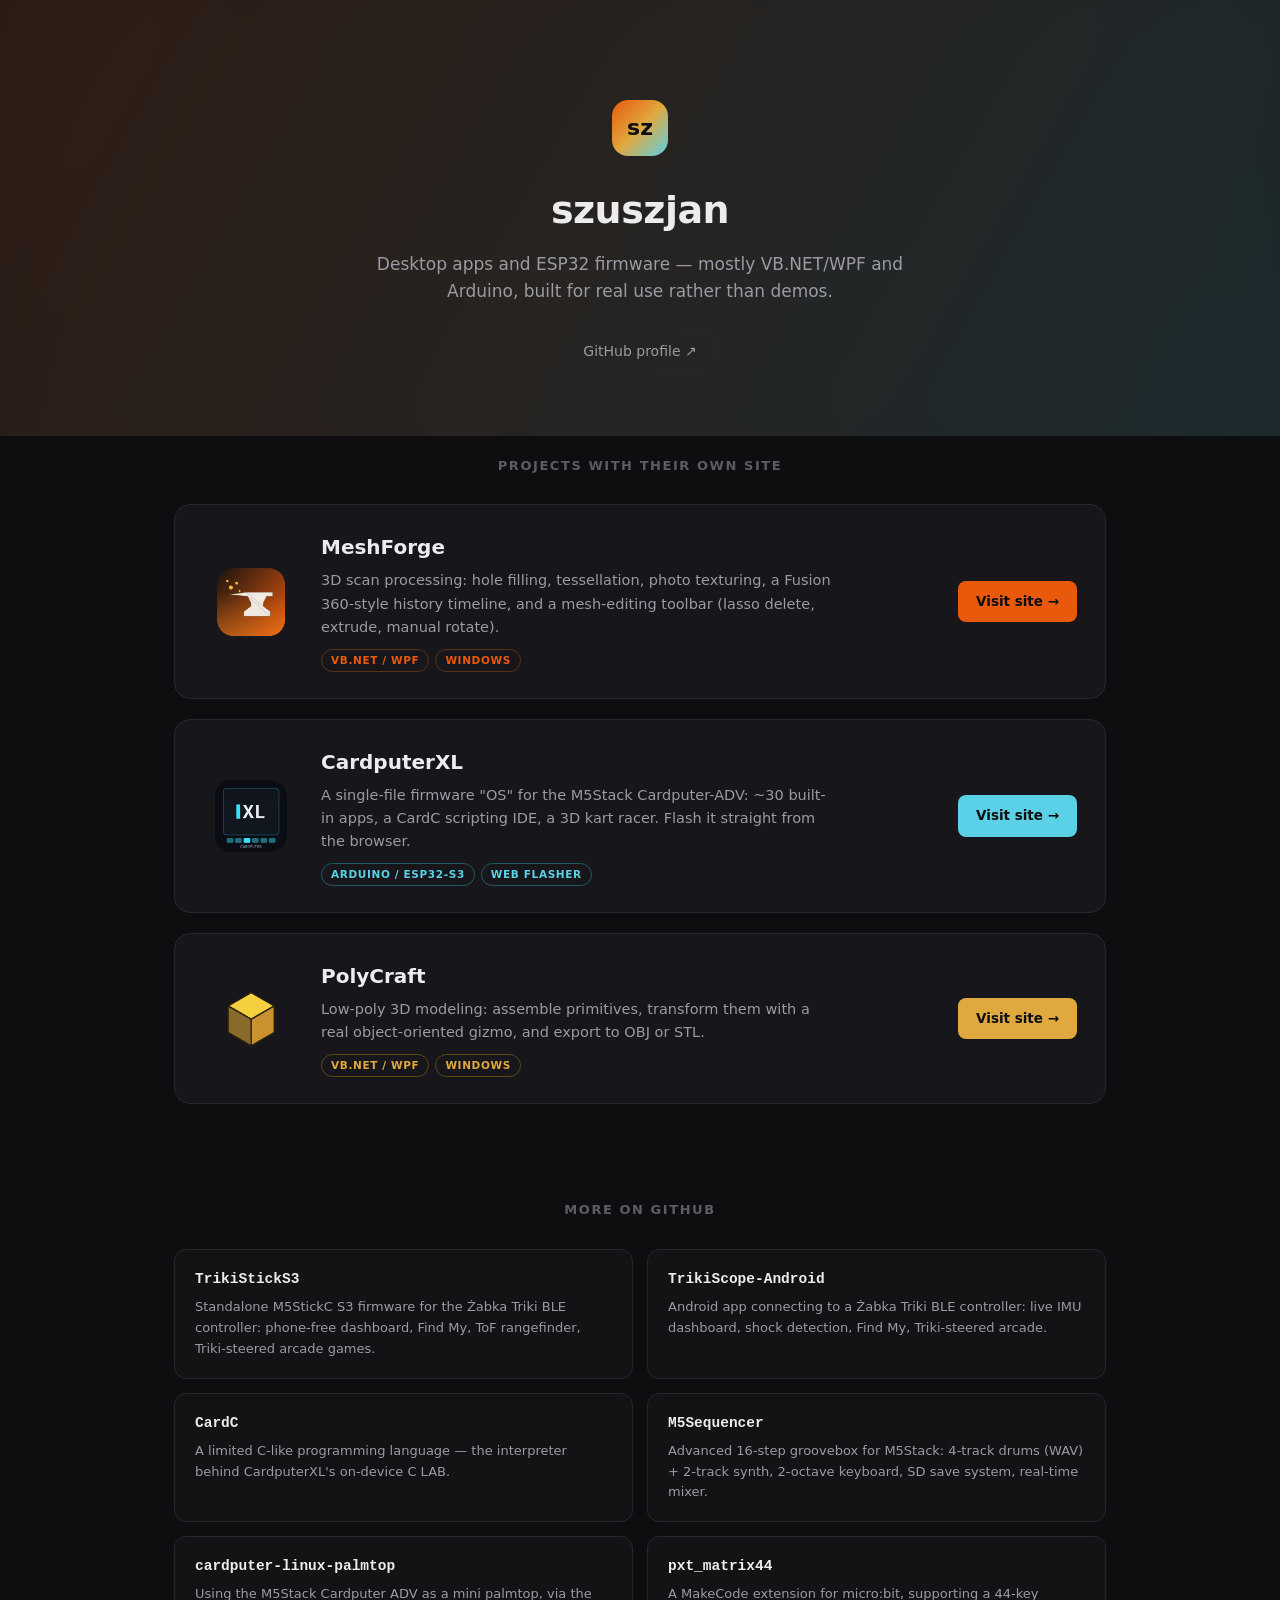
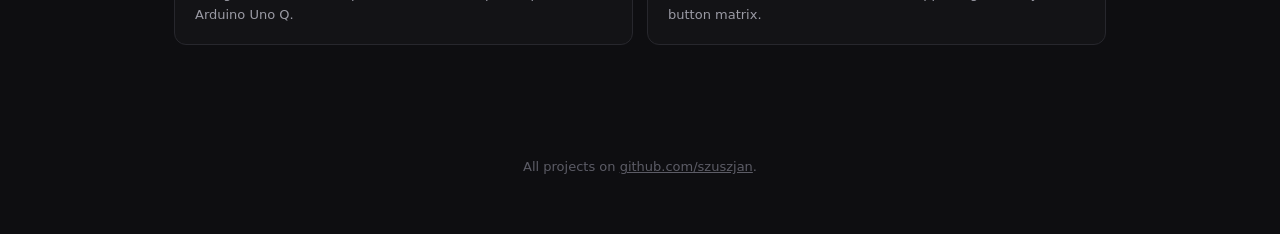
==== index.html @ 5c53a42d "Add projects hub page Landing page at the root domain linking out to the three full project sites (M" ====
<!DOCTYPE html>
<html lang="en">
<head>
<meta charset="UTF-8">
<meta name="viewport" content="width=device-width, initial-scale=1.0">
<title>szuszjan</title>
<meta name="description" content="Projects by szuszjan: MeshForge, CardputerXL, PolyCraft, and more — mostly VB.NET desktop apps and ESP32 firmware.">
<link rel="icon" href="data:image/svg+xml,<svg xmlns=%22http://www.w3.org/2000/svg%22 viewBox=%220 0 100 100%22><text y=%22.85em%22 font-size=%2290%22>⬡</text></svg>">
<style>
  :root {
    --bg: #0e0e11;
    --bg-elevated: #131316;
    --card: #17171b;
    --card-border: #27272d;
    --text: #ececee;
    --text-secondary: #9a9aa4;
    --text-dim: #5c5c66;
  }
  * { box-sizing: border-box; }
  html { scroll-behavior: smooth; }
  body {
    margin: 0;
    font-family: "Segoe UI", system-ui, -apple-system, sans-serif;
    background: var(--bg);
    color: var(--text);
    line-height: 1.6;
  }
  a { color: inherit; }
  img { max-width: 100%; display: block; }
  .wrap { max-width: 980px; margin: 0 auto; padding: 0 24px; }

  @keyframes fadeInUp {
    from { opacity: 0; transform: translateY(20px); }
    to { opacity: 1; transform: translateY(0); }
  }
  @keyframes drift {
    0%, 100% { background-position: 0% 50%; }
    50% { background-position: 100% 50%; }
  }
  @media (prefers-reduced-motion: reduce) {
    *, *::before, *::after {
      animation-duration: 0.01ms !important;
      animation-iteration-count: 1 !important;
      transition-duration: 0.01ms !important;
      scroll-behavior: auto !important;
    }
  }
  .reveal { opacity: 0; transform: translateY(24px); transition: opacity 0.6s ease, transform 0.6s ease; }
  .reveal.in-view { opacity: 1; transform: translateY(0); }

  header.hero {
    padding: 100px 0 64px;
    text-align: center;
    position: relative;
    overflow: hidden;
  }
  header.hero::before {
    content: "";
    position: absolute; inset: -40% -10%;
    background: linear-gradient(120deg, #e8590c, #5ad1e6, #e0a83e, #e8590c);
    background-size: 300% 300%;
    animation: drift 18s ease-in-out infinite;
    filter: blur(90px);
    opacity: 0.16;
    z-index: 0;
  }
  header.hero .inner { position: relative; z-index: 1; }
  .mark {
    width: 56px; height: 56px; margin: 0 auto 24px; border-radius: 16px;
    background: linear-gradient(135deg, #e8590c, #e0a83e 50%, #5ad1e6);
    display: flex; align-items: center; justify-content: center;
    font-weight: 900; font-size: 22px; color: #0e0e11;
    animation: fadeInUp 0.7s ease 0.05s both;
  }
  header.hero h1 { font-size: 38px; margin: 0 0 10px; letter-spacing: -0.5px; animation: fadeInUp 0.7s ease 0.15s both; }
  header.hero p { color: var(--text-secondary); font-size: 17px; max-width: 540px; margin: 0 auto; animation: fadeInUp 0.7s ease 0.28s both; }
  header.hero .links { margin-top: 26px; display: flex; gap: 16px; justify-content: center; animation: fadeInUp 0.7s ease 0.4s both; }
  header.hero .links a { color: var(--text-secondary); text-decoration: none; font-size: 14px; border: 1px solid var(--card-border); border-radius: 7px; padding: 8px 16px; transition: border-color 0.2s ease, color 0.2s ease; }
  header.hero .links a:hover { border-color: var(--text-secondary); color: var(--text); }

  section { padding: 20px 0 76px; }
  h2.section-title { font-size: 13px; font-weight: 700; letter-spacing: 0.12em; text-transform: uppercase; color: var(--text-dim); margin: 0 0 28px; text-align: center; }

  /* ---- project cards ---- */
  .projects { display: flex; flex-direction: column; gap: 20px; }
  .project-card {
    position: relative;
    display: grid; grid-template-columns: 96px 1fr auto;
    gap: 22px; align-items: center;
    background: var(--card); border: 1px solid var(--card-border); border-radius: 16px;
    padding: 26px 28px;
    text-decoration: none; color: inherit;
    transition: transform 0.25s ease, border-color 0.25s ease, box-shadow 0.25s ease;
  }
  .project-card:hover { transform: translateY(-4px); box-shadow: 0 16px 36px rgba(0,0,0,0.35); border-color: var(--accent, var(--card-border)); }
  .project-card .logo { width: 72px; height: 72px; border-radius: 16px; justify-self: center; }
  .project-card .body h3 { font-size: 20px; margin: 0 0 6px; }
  .project-card .body p { font-size: 14.5px; color: var(--text-secondary); margin: 0; max-width: 56ch; }
  .project-card .tags { display: flex; gap: 6px; margin-top: 10px; flex-wrap: wrap; }
  .project-card .tag { font-size: 10.5px; font-weight: 700; letter-spacing: 0.06em; text-transform: uppercase; color: var(--accent, var(--text-secondary)); border: 1px solid var(--accent-dim, var(--card-border)); border-radius: 100px; padding: 2px 9px; }
  .project-card .cta {
    font-size: 13.5px; font-weight: 700; white-space: nowrap;
    background: var(--accent, var(--card-border)); color: #0e0e11; padding: 10px 18px; border-radius: 8px;
  }
  .project-card .gh-link { font-size: 12.5px; color: var(--text-dim); text-decoration: none; margin-top: 10px; display: inline-block; }
  .project-card .gh-link:hover { color: var(--text-secondary); }

  .project-card.meshforge { --accent: #e8590c; --accent-dim: #5c3012; }
  .project-card.cardputer { --accent: #5ad1e6; --accent-dim: #215a63; }
  .project-card.polycraft { --accent: #e0a83e; --accent-dim: #5c461a; }

  /* ---- other projects ---- */
  .other-grid { display: grid; grid-template-columns: repeat(2, 1fr); gap: 14px; }
  .other-card {
    background: var(--bg-elevated); border: 1px solid var(--card-border); border-radius: 12px;
    padding: 18px 20px; text-decoration: none; color: inherit;
    transition: border-color 0.2s ease, transform 0.2s ease;
  }
  .other-card:hover { border-color: var(--text-dim); transform: translateY(-2px); }
  .other-card h4 { font-size: 14.5px; margin: 0 0 6px; font-family: ui-monospace, "IBM Plex Mono", monospace; }
  .other-card p { font-size: 13px; color: var(--text-secondary); margin: 0; }

  footer { padding: 36px 0 56px; text-align: center; color: var(--text-dim); font-size: 13px; }
  footer a { color: var(--text-dim); }
  footer a:hover { color: var(--text-secondary); }

  @media (max-width: 680px) {
    .project-card { grid-template-columns: 1fr; text-align: center; }
    .project-card .logo { justify-self: center; }
    .project-card .cta { justify-self: center; }
    .other-grid { grid-template-columns: 1fr; }
  }
</style>
</head>
<body>

<header class="hero">
  <div class="wrap inner">
    <div class="mark">sz</div>
    <h1>szuszjan</h1>
    <p>Desktop apps and ESP32 firmware — mostly VB.NET/WPF and Arduino, built for real use rather than demos.</p>
    <div class="links">
      <a href="https://github.com/szuszjan">GitHub profile ↗</a>
    </div>
  </div>
</header>

<section id="projects">
  <div class="wrap">
    <h2 class="section-title">Projects with their own site</h2>
    <div class="projects">

      <a class="project-card reveal meshforge" href="MeshForge/">
        <img class="logo" src="assets/meshforge-logo.png" alt="">
        <div class="body">
          <h3>MeshForge</h3>
          <p>3D scan processing: hole filling, tessellation, photo texturing, a Fusion 360-style history timeline, and a mesh-editing toolbar (lasso delete, extrude, manual rotate).</p>
          <div class="tags"><span class="tag">VB.NET / WPF</span><span class="tag">Windows</span></div>
        </div>
        <div class="cta">Visit site →</div>
      </a>

      <a class="project-card reveal cardputer" href="cardputer-xl/">
        <img class="logo" src="assets/cardputerxl-logo.png" alt="">
        <div class="body">
          <h3>CardputerXL</h3>
          <p>A single-file firmware "OS" for the M5Stack Cardputer-ADV: ~30 built-in apps, a CardC scripting IDE, a 3D kart racer. Flash it straight from the browser.</p>
          <div class="tags"><span class="tag">Arduino / ESP32-S3</span><span class="tag">Web flasher</span></div>
        </div>
        <div class="cta">Visit site →</div>
      </a>

      <a class="project-card reveal polycraft" href="PolyCraft/">
        <img class="logo" src="assets/polycraft-logo.png" alt="">
        <div class="body">
          <h3>PolyCraft</h3>
          <p>Low-poly 3D modeling: assemble primitives, transform them with a real object-oriented gizmo, and export to OBJ or STL.</p>
          <div class="tags"><span class="tag">VB.NET / WPF</span><span class="tag">Windows</span></div>
        </div>
        <div class="cta">Visit site →</div>
      </a>

    </div>
  </div>
</section>

<section id="more">
  <div class="wrap">
    <h2 class="section-title">More on GitHub</h2>
    <div class="other-grid">
      <a class="other-card reveal" href="https://github.com/szuszjan/TrikiStickS3">
        <h4>TrikiStickS3</h4>
        <p>Standalone M5StickC S3 firmware for the Żabka Triki BLE controller: phone-free dashboard, Find My, ToF rangefinder, Triki-steered arcade games.</p>
      </a>
      <a class="other-card reveal" href="https://github.com/szuszjan/TrikiScope-Android">
        <h4>TrikiScope-Android</h4>
        <p>Android app connecting to a Żabka Triki BLE controller: live IMU dashboard, shock detection, Find My, Triki-steered arcade.</p>
      </a>
      <a class="other-card reveal" href="https://github.com/szuszjan/CardC">
        <h4>CardC</h4>
        <p>A limited C-like programming language — the interpreter behind CardputerXL's on-device C LAB.</p>
      </a>
      <a class="other-card reveal" href="https://github.com/szuszjan/M5Sequencer">
        <h4>M5Sequencer</h4>
        <p>Advanced 16-step groovebox for M5Stack: 4-track drums (WAV) + 2-track synth, 2-octave keyboard, SD save system, real-time mixer.</p>
      </a>
      <a class="other-card reveal" href="https://github.com/szuszjan/cardputer-linux-palmtop">
        <h4>cardputer-linux-palmtop</h4>
        <p>Using the M5Stack Cardputer ADV as a mini palmtop, via the Arduino Uno Q.</p>
      </a>
      <a class="other-card reveal" href="https://github.com/szuszjan/pxt_matrix44">
        <h4>pxt_matrix44</h4>
        <p>A MakeCode extension for micro:bit, supporting a 44-key button matrix.</p>
      </a>
    </div>
  </div>
</section>

<footer>
  <div class="wrap">
    All projects on <a href="https://github.com/szuszjan">github.com/szuszjan</a>.
  </div>
</footer>

<script>
(() => {
  const targets = document.querySelectorAll('.reveal');
  if (!('IntersectionObserver' in window)) {
    targets.forEach(el => el.classList.add('in-view'));
    return;
  }
  const observer = new IntersectionObserver((entries) => {
    entries.forEach(entry => {
      if (entry.isIntersecting) {
        entry.target.classList.add('in-view');
        observer.unobserve(entry.target);
      }
    });
  }, { threshold: 0.12, rootMargin: '0px 0px -30px 0px' });
  targets.forEach(el => observer.observe(el));
})();
</script>

</body>
</html>
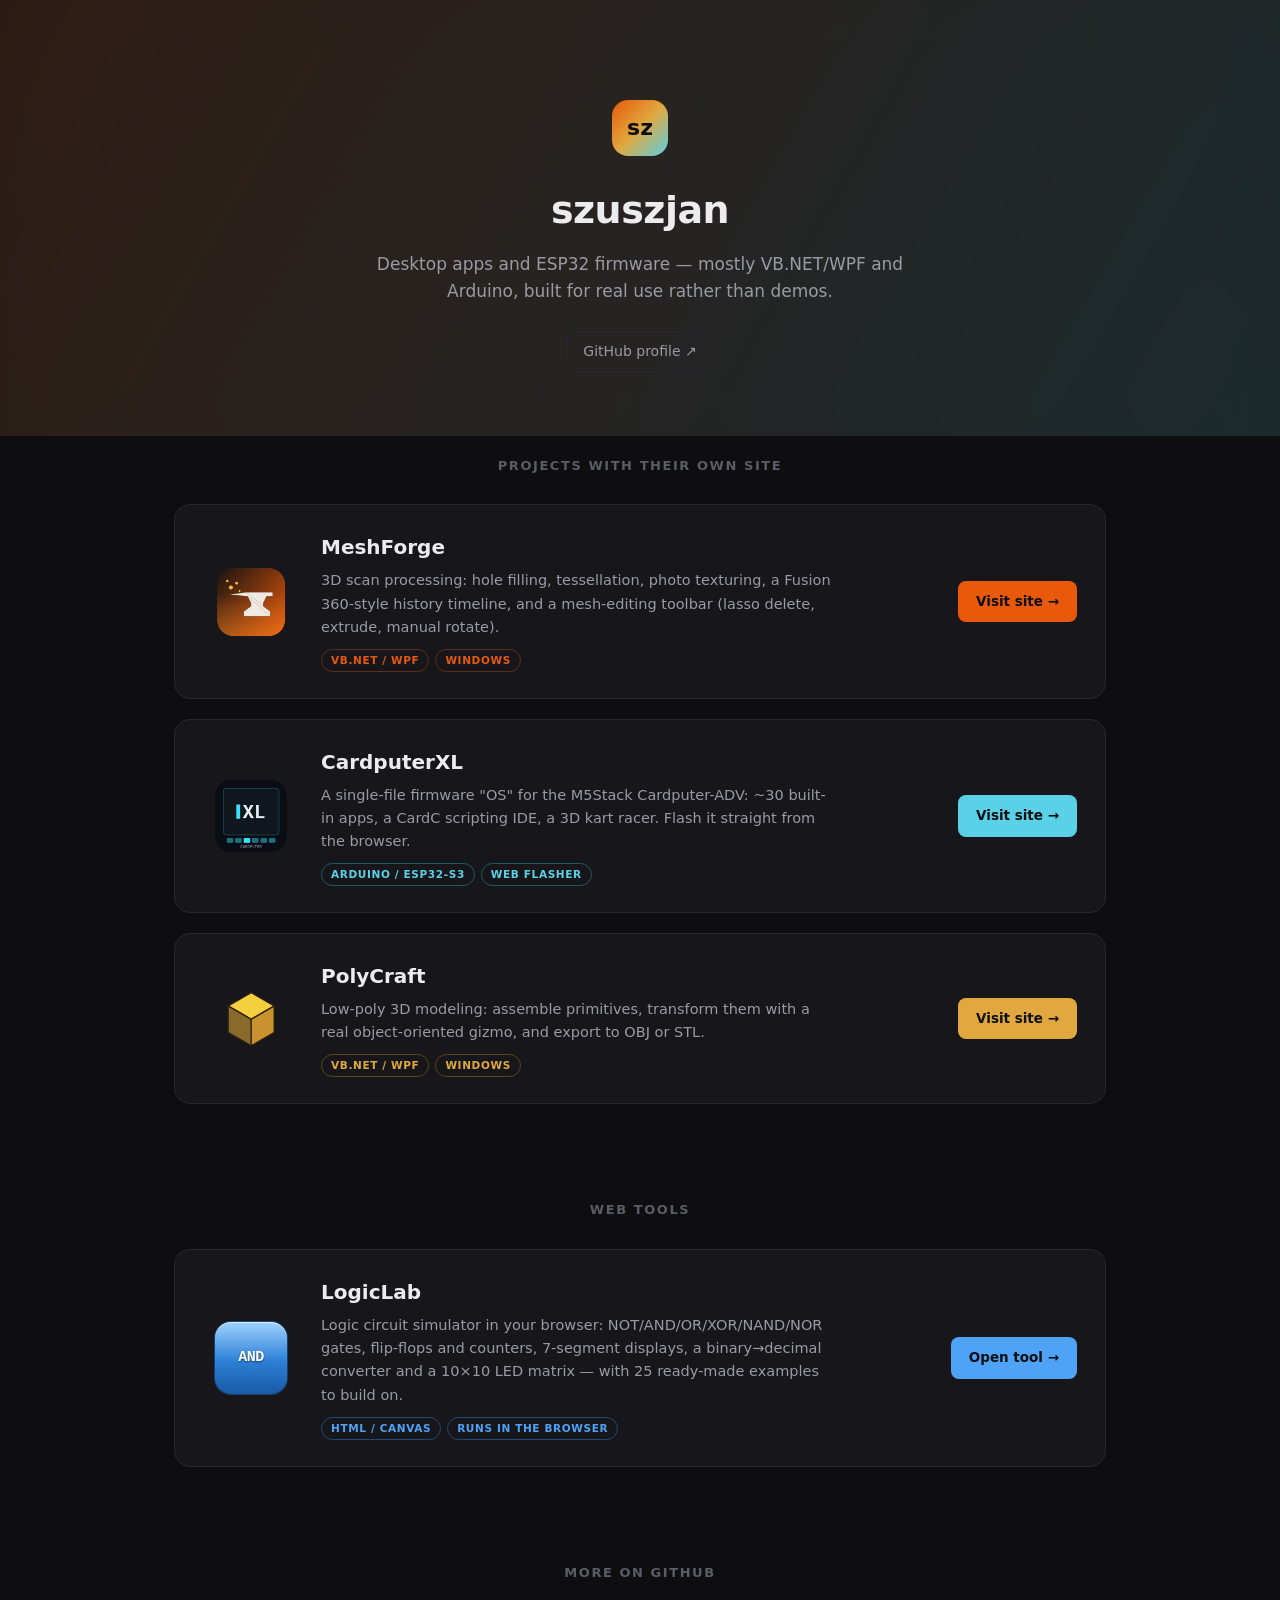
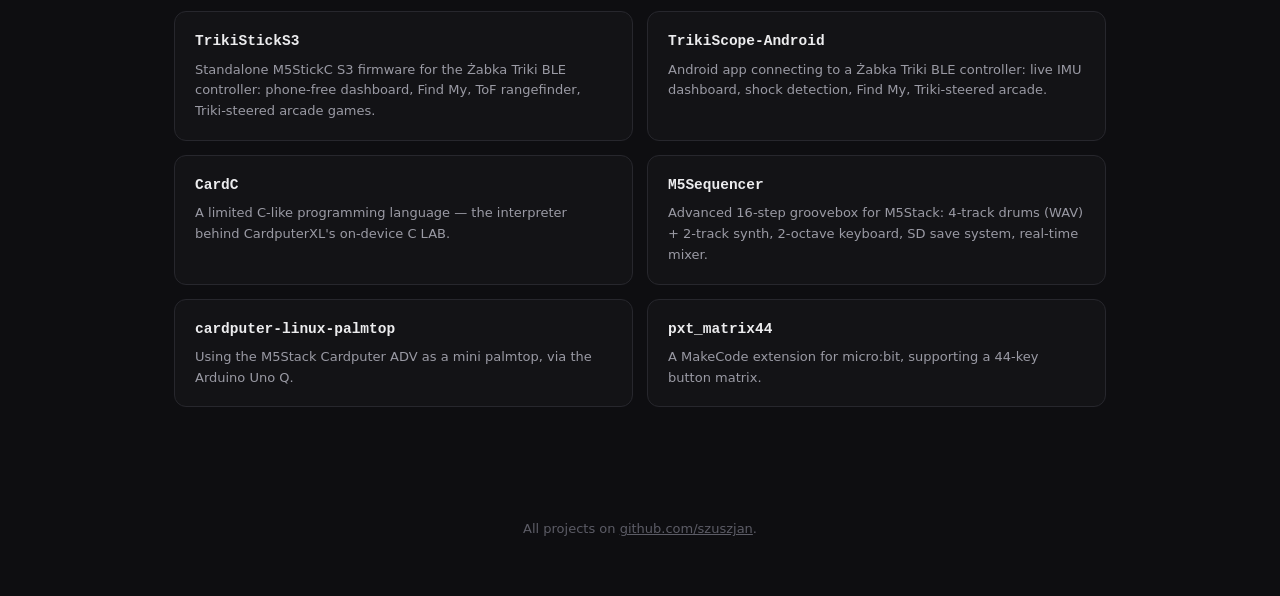
==== commit 037946d9: "Add LogicLab web tool (logic circuit simulator) and Web tools section Co-Authored-By: Claude Sonnet " ====
--- a/index.html
+++ b/index.html
@@ -108,6 +108,10 @@
   .project-card.meshforge { --accent: #e8590c; --accent-dim: #5c3012; }
   .project-card.cardputer { --accent: #5ad1e6; --accent-dim: #215a63; }
   .project-card.polycraft { --accent: #e0a83e; --accent-dim: #5c461a; }
+  .project-card.logiclab { --accent: #4fa3f7; --accent-dim: #1f4a7a; }
+  .project-card .logo-glyph { width: 72px; height: 72px; border-radius: 16px; justify-self: center; display: flex; align-items: center; justify-content: center;
+    background: linear-gradient(#9fd2ff, #2b7fd6 55%, #1a5aa8); color: #fff; font: 700 15px/1 ui-monospace, "IBM Plex Mono", monospace; letter-spacing: -0.5px;
+    box-shadow: inset 0 1px 0 rgba(255,255,255,.6), 0 0 0 1px #17406e; text-shadow: 0 1px 2px rgba(0,0,0,.5); }
 
   /* ---- other projects ---- */
   .other-grid { display: grid; grid-template-columns: repeat(2, 1fr); gap: 14px; }
@@ -180,6 +184,23 @@
         <div class="cta">Visit site →</div>
       </a>
 
+    </div>
+  </div>
+</section>
+
+<section id="tools">
+  <div class="wrap">
+    <h2 class="section-title">Web tools</h2>
+    <div class="projects">
+      <a class="project-card reveal logiclab" href="logiclab/">
+        <div class="logo-glyph">AND</div>
+        <div class="body">
+          <h3>LogicLab</h3>
+          <p>Logic circuit simulator in your browser: NOT/AND/OR/XOR/NAND/NOR gates, flip-flops and counters, 7-segment displays, a binary→decimal converter and a 10×10 LED matrix — with 25 ready-made examples to build on.</p>
+          <div class="tags"><span class="tag">HTML / Canvas</span><span class="tag">Runs in the browser</span></div>
+        </div>
+        <div class="cta">Open tool →</div>
+      </a>
     </div>
   </div>
 </section>
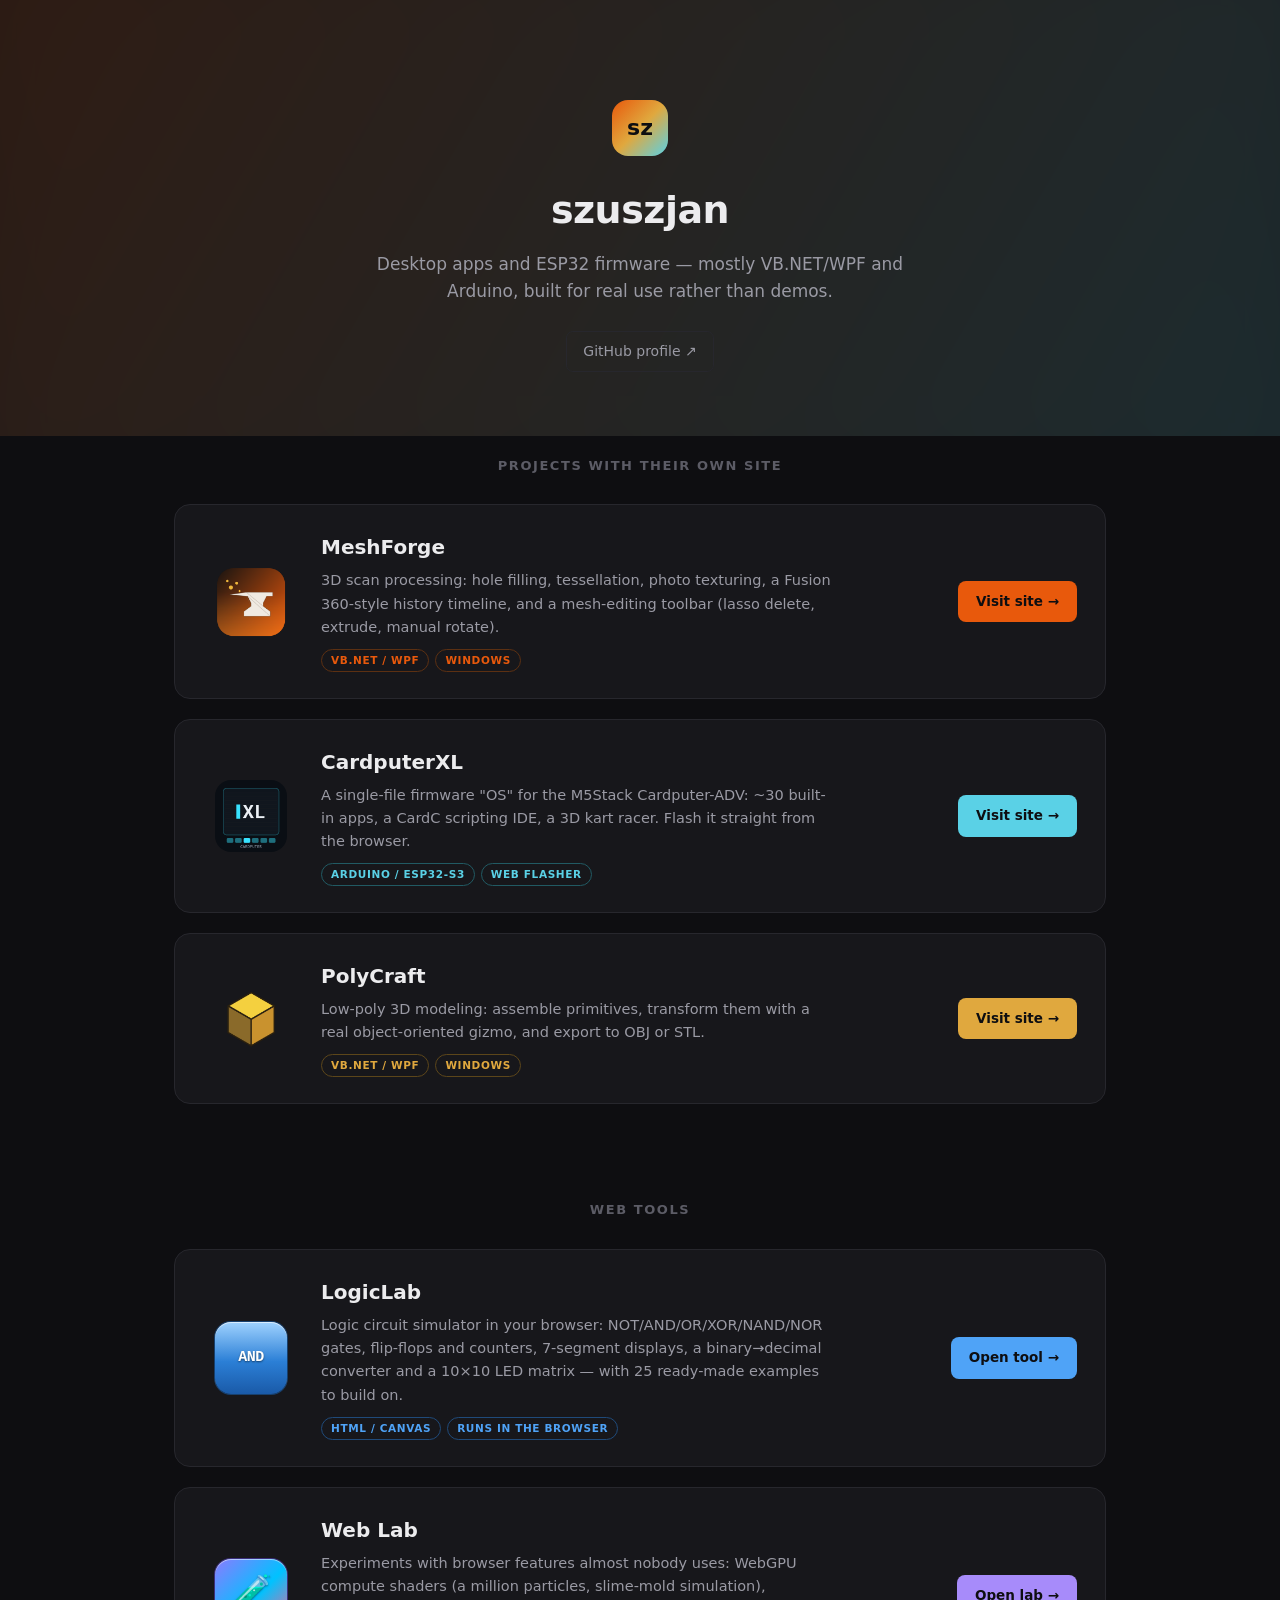
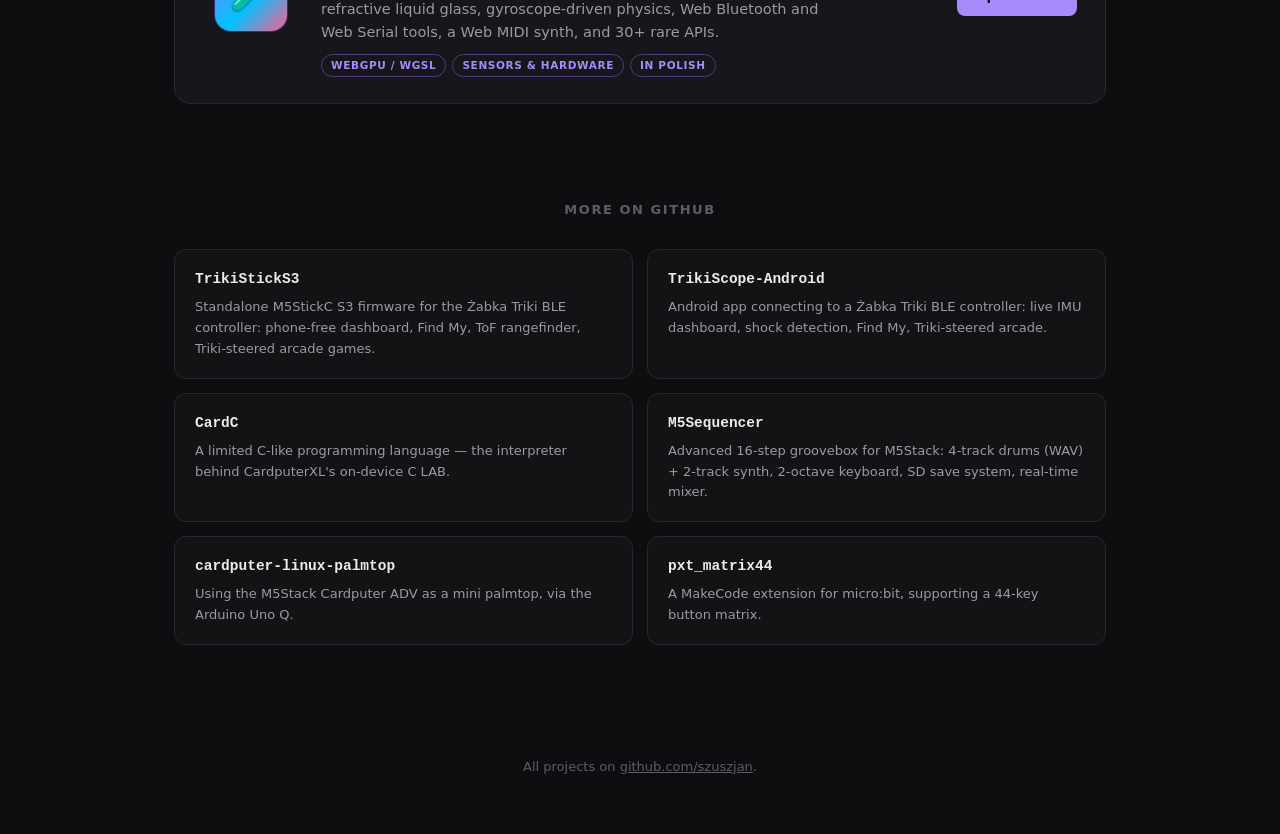
==== commit e6897948: "Add Web Lab: WebGPU, sensor and rare web API experiments New /lab section (Polish UI) with 11 experi" ====
--- a/index.html
+++ b/index.html
@@ -109,6 +109,8 @@
   .project-card.cardputer { --accent: #5ad1e6; --accent-dim: #215a63; }
   .project-card.polycraft { --accent: #e0a83e; --accent-dim: #5c461a; }
   .project-card.logiclab { --accent: #4fa3f7; --accent-dim: #1f4a7a; }
+  .project-card.weblab { --accent: #a78bfa; --accent-dim: #4c3d80; }
+  .project-card .logo-glyph.lab-glyph { background: linear-gradient(135deg, #8b7bff, #00c2ff 55%, #ff5f8f); font-size: 34px; box-shadow: inset 0 1px 0 rgba(255,255,255,.5), 0 0 0 1px #3b2f7a; }
   .project-card .logo-glyph { width: 72px; height: 72px; border-radius: 16px; justify-self: center; display: flex; align-items: center; justify-content: center;
     background: linear-gradient(#9fd2ff, #2b7fd6 55%, #1a5aa8); color: #fff; font: 700 15px/1 ui-monospace, "IBM Plex Mono", monospace; letter-spacing: -0.5px;
     box-shadow: inset 0 1px 0 rgba(255,255,255,.6), 0 0 0 1px #17406e; text-shadow: 0 1px 2px rgba(0,0,0,.5); }
@@ -200,6 +202,15 @@
           <div class="tags"><span class="tag">HTML / Canvas</span><span class="tag">Runs in the browser</span></div>
         </div>
         <div class="cta">Open tool →</div>
+      </a>
+      <a class="project-card reveal weblab" href="lab/">
+        <div class="logo-glyph lab-glyph">🧪</div>
+        <div class="body">
+          <h3>Web Lab</h3>
+          <p>Experiments with browser features almost nobody uses: WebGPU compute shaders (a million particles, slime-mold simulation), refractive liquid glass, gyroscope-driven physics, Web Bluetooth and Web Serial tools, a Web MIDI synth, and 30+ rare APIs.</p>
+          <div class="tags"><span class="tag">WebGPU / WGSL</span><span class="tag">Sensors &amp; hardware</span><span class="tag">In Polish</span></div>
+        </div>
+        <div class="cta">Open lab →</div>
       </a>
     </div>
   </div>
